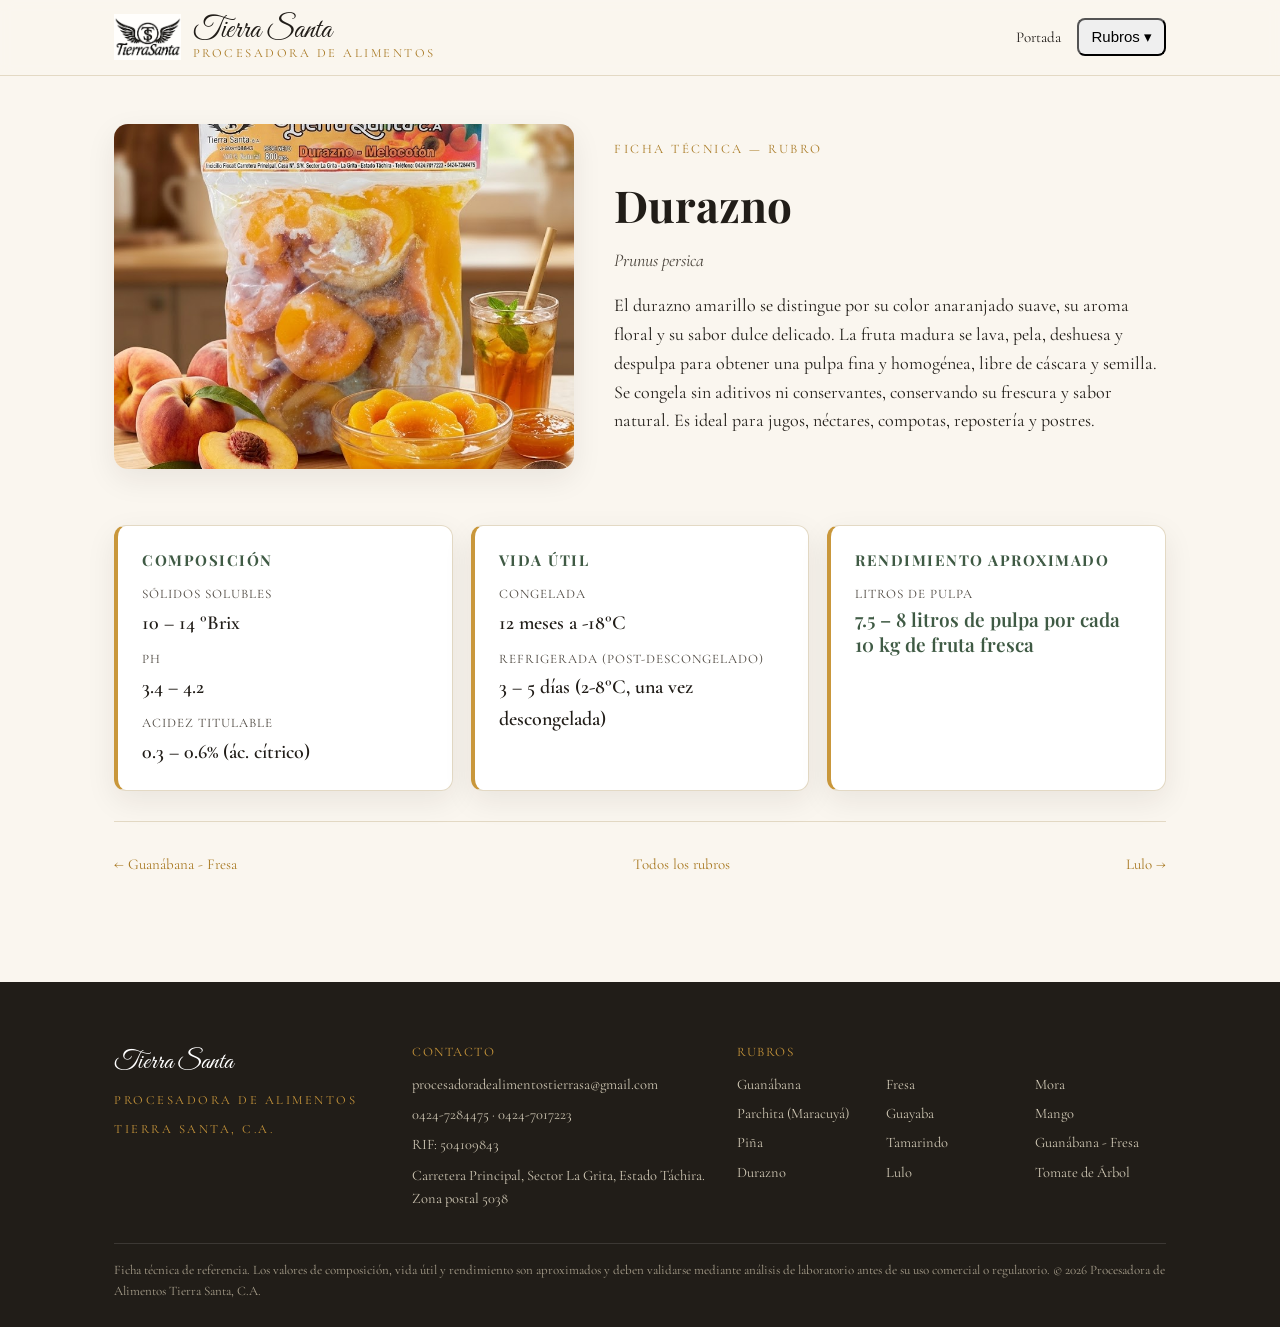
==== rubros/durazno.html @ b02abdb9 "Corregir caché de CSS/JS que dejaba el pie de página desactualizado netlify.toml cachea /assets/* po" ====
<!DOCTYPE html>
<html lang="es">
<head>
<meta charset="UTF-8">
<meta name="viewport" content="width=device-width, initial-scale=1.0">
<title>Durazno — Ficha Técnica | Tierra Santa</title>
<meta name="description" content="Ficha técnica de pulpa de Durazno: descripción, composición, vida útil y rendimiento aproximado.">
<link rel="preconnect" href="https://fonts.googleapis.com"><link rel="preconnect" href="https://fonts.gstatic.com" crossorigin><link href="https://fonts.googleapis.com/css2?family=Playfair+Display:wght@600;700&family=Cormorant+Garamond:wght@400;500;600&family=Great+Vibes&display=swap" rel="stylesheet">
<link rel="stylesheet" href="../assets/css/style.css?v=705002667c2b3560">
<script>
  // Falls back to a colored monogram card whenever a product/logo photo is missing.
  function fruitImgFallback(img) {
    img.onerror = null;
    var ph = document.createElement('div');
    ph.className = img.dataset.fallbackClass || 'ph-placeholder';
    ph.dataset.label = img.dataset.mono || '';
    ph.style.background = img.dataset.color || '#c9973b';
    img.replaceWith(ph);
  }
</script>

</head>
<body>


<header class="site-header">
  <div class="container">
    <a class="brand" href="../index.html">
      <img src="../assets/img/logo.jpg" alt="Logo Tierra Santa" class="brand-mark" data-mono="TS" data-color="#211d18" data-fallback-class="brand-mark-fallback" onerror="fruitImgFallback(this)">
      <span class="brand-text">
        <span class="brand-name">Tierra Santa</span>
        <span class="brand-tagline">Procesadora de Alimentos</span>
      </span>
    </a>
    <nav class="main-nav">
      <a class="nav-link nav-links-inline" href="../index.html">Portada</a>
      <div class="rubros-menu-wrap">
        <button class="nav-link nav-links-inline rubros-toggle-inline" type="button" onclick="document.querySelector('.rubros-menu').classList.toggle('open')">Rubros ▾</button>
        <button class="nav-toggle" type="button" aria-label="Abrir menú"><span></span></button>
        <div class="rubros-menu"><a class="nav-link" href="../rubros/guanabana.html">Guanábana</a><a class="nav-link" href="../rubros/fresa.html">Fresa</a><a class="nav-link" href="../rubros/mora.html">Mora</a><a class="nav-link" href="../rubros/parchita.html">Parchita (Maracuyá)</a><a class="nav-link" href="../rubros/guayaba.html">Guayaba</a><a class="nav-link" href="../rubros/mango.html">Mango</a><a class="nav-link" href="../rubros/pina.html">Piña</a><a class="nav-link" href="../rubros/tamarindo.html">Tamarindo</a><a class="nav-link" href="../rubros/guanabana-fresa.html">Guanábana - Fresa</a><a class="nav-link" href="../rubros/durazno.html">Durazno</a><a class="nav-link" href="../rubros/lulo.html">Lulo</a><a class="nav-link" href="../rubros/tomate-de-arbol.html">Tomate de Árbol</a></div>
      </div>
    </nav>
  </div>
</header>
<section class="section rubro-hero">
  <div class="container">
    <div class="rubro-hero-photo">
      <img src="../assets/img/pulpas/durazno.jpeg" alt="Pulpa de Durazno" class="" data-mono="DU" data-color="#e0925f" onerror="fruitImgFallback(this)">
    </div>
    <div>
      <div class="eyebrow">Ficha Técnica — Rubro</div>
      <h1>Durazno</h1>
      <span class="sci">Prunus persica</span>
      <p>El durazno amarillo se distingue por su color anaranjado suave, su aroma floral y su sabor dulce delicado. La fruta madura se lava, pela, deshuesa y despulpa para obtener una pulpa fina y homogénea, libre de cáscara y semilla. Se congela sin aditivos ni conservantes, conservando su frescura y sabor natural. Es ideal para jugos, néctares, compotas, repostería y postres.</p>
    </div>
  </div>
</section>
<section class="section" style="padding-top:0;">
  <div class="container">
    <div class="data-grid">
      <div class="data-card">
        <h3>Composición</h3>
        <dl>
          <dt>Sólidos solubles</dt><dd>10 – 14 °Brix</dd>
          <dt>pH</dt><dd>3.4 – 4.2</dd>
          <dt>Acidez titulable</dt><dd>0.3 – 0.6% (ác. cítrico)</dd>
        </dl>
      </div>
      <div class="data-card">
        <h3>Vida Útil</h3>
        <dl>
          <dt>Congelada</dt><dd>12 meses a -18°C</dd>
          <dt>Refrigerada (post-descongelado)</dt><dd>3 – 5 días (2-8°C, una vez descongelada)</dd>
        </dl>
      </div>
      <div class="data-card">
        <h3>Rendimiento Aproximado</h3>
        <dl>
          <dt>Litros de pulpa</dt><dd class="yield-number">7.5 – 8 litros de pulpa por cada 10 kg de fruta fresca</dd>
        </dl>
      </div>
    </div>
    <div class="pager">
      <a href="guanabana-fresa.html">← Guanábana - Fresa</a>
      <a href="../index.html">Todos los rubros</a>
      <a href="lulo.html">Lulo →</a>
    </div>
  </div>
</section>

<footer class="site-footer">
  <div class="container">
    <div class="footer-grid">
      <div>
        <span class="brand-name">Tierra Santa</span><br>
        <span class="brand-tagline">Procesadora de Alimentos Tierra Santa, C.A.</span>
      </div>
      <div class="footer-contact">
        <div class="footer-heading">Contacto</div>
        <p><a href="mailto:procesadoradealimentostierrasa@gmail.com">procesadoradealimentostierrasa@gmail.com</a></p>
        <p><a href="tel:+584247284475">0424-7284475</a> · <a href="tel:+584247017223">0424-7017223</a></p>
        <p>RIF: 504109843</p>
        <p>Carretera Principal, Sector La Grita, Estado Táchira. Zona postal 5038</p>
      </div>
      <div>
        <div class="footer-heading">Rubros</div>
        <div class="footer-links"><a href="../rubros/guanabana.html">Guanábana</a><a href="../rubros/fresa.html">Fresa</a><a href="../rubros/mora.html">Mora</a><a href="../rubros/parchita.html">Parchita (Maracuyá)</a><a href="../rubros/guayaba.html">Guayaba</a><a href="../rubros/mango.html">Mango</a><a href="../rubros/pina.html">Piña</a><a href="../rubros/tamarindo.html">Tamarindo</a><a href="../rubros/guanabana-fresa.html">Guanábana - Fresa</a><a href="../rubros/durazno.html">Durazno</a><a href="../rubros/lulo.html">Lulo</a><a href="../rubros/tomate-de-arbol.html">Tomate de Árbol</a></div>
      </div>
    </div>
    <div class="footer-note">
      Ficha técnica de referencia. Los valores de composición, vida útil y rendimiento son aproximados
      y deben validarse mediante análisis de laboratorio antes de su uso comercial o regulatorio.
      &copy; 2026 Procesadora de Alimentos Tierra Santa, C.A.
    </div>
  </div>
</footer>
<script src="../assets/js/main.js?v=705002667c2b3560"></script>
</body>
</html>
---- assets/css/style.css ----
:root {
  --color-bg: #faf6ef;
  --color-bg-alt: #f2ead9;
  --color-ink: #211d18;
  --color-ink-soft: #4a443c;
  --color-gold: #c9973b;
  --color-gold-dark: #a97a24;
  --color-green: #3f5a44;
  --color-line: #e3d9c4;
  --shadow-card: 0 10px 30px rgba(33, 29, 24, 0.08);
  --radius: 14px;
}

* { box-sizing: border-box; }

html { scroll-behavior: smooth; }

body {
  margin: 0;
  font-family: 'Cormorant Garamond', 'Georgia', serif;
  background: var(--color-bg);
  color: var(--color-ink);
  font-size: 18px;
  line-height: 1.6;
}

h1, h2, h3, h4, .wordmark {
  font-family: 'Playfair Display', 'Georgia', serif;
  font-weight: 700;
  color: var(--color-ink);
  margin: 0 0 0.5em;
}

p { margin: 0 0 1em; }

a { color: inherit; text-decoration: none; }

.container {
  max-width: 1100px;
  margin: 0 auto;
  padding: 0 24px;
}

/* ---------- Header ---------- */
.site-header {
  position: sticky;
  top: 0;
  z-index: 50;
  background: rgba(250, 246, 239, 0.94);
  backdrop-filter: blur(6px);
  border-bottom: 1px solid var(--color-line);
}

.site-header .container {
  display: flex;
  align-items: center;
  justify-content: space-between;
  gap: 16px;
  padding-top: 14px;
  padding-bottom: 14px;
}

.brand {
  display: flex;
  align-items: center;
  gap: 12px;
}

.brand-mark {
  height: 46px;
  width: auto;
  max-width: 130px;
  object-fit: contain;
}

.brand-mark-fallback {
  height: 46px;
  width: 46px;
  border-radius: 8px;
  display: flex;
  align-items: center;
  justify-content: center;
  font-family: 'Playfair Display', serif;
  font-weight: 700;
  font-size: 15px;
  color: #fff;
  background: var(--color-ink);
  letter-spacing: 0.5px;
}

.brand-text {
  display: flex;
  flex-direction: column;
  line-height: 1.1;
}

.brand-name {
  font-family: 'Great Vibes', cursive;
  font-size: 30px;
  color: var(--color-ink);
}

.brand-tagline {
  font-family: 'Cormorant Garamond', serif;
  font-size: 12.5px;
  letter-spacing: 2.5px;
  text-transform: uppercase;
  color: var(--color-gold-dark);
}

nav.main-nav {
  display: flex;
  align-items: center;
  gap: 4px;
}

.nav-toggle {
  display: none;
  background: none;
  border: 1px solid var(--color-line);
  border-radius: 8px;
  width: 40px;
  height: 40px;
  align-items: center;
  justify-content: center;
  cursor: pointer;
}
.nav-toggle span, .nav-toggle span::before, .nav-toggle span::after {
  content: '';
  display: block;
  width: 18px;
  height: 2px;
  background: var(--color-ink);
  position: relative;
}
.nav-toggle span::before { position: absolute; top: -6px; }
.nav-toggle span::after { position: absolute; top: 6px; }

.nav-link {
  font-size: 15px;
  padding: 8px 12px;
  border-radius: 8px;
}
.nav-link:hover { color: var(--color-gold-dark); }

.rubros-menu-wrap { position: relative; }
.rubros-menu {
  display: none;
  position: absolute;
  right: 0;
  top: calc(100% + 8px);
  background: #fff;
  border: 1px solid var(--color-line);
  border-radius: 12px;
  box-shadow: var(--shadow-card);
  padding: 10px;
  min-width: 240px;
  grid-template-columns: 1fr 1fr;
  gap: 2px;
}
.rubros-menu.open { display: grid; }
.rubros-menu a {
  font-size: 14.5px;
  padding: 7px 10px;
  border-radius: 7px;
  white-space: nowrap;
}
.rubros-menu a:hover { background: var(--color-bg-alt); }

/* ---------- Hero (portada) ---------- */
.hero {
  padding: 90px 0 70px;
  text-align: center;
  background:
    radial-gradient(ellipse at top, rgba(201,151,59,0.12), transparent 60%),
    var(--color-bg);
  border-bottom: 1px solid var(--color-line);
}

.hero-mark {
  display: block;
  max-width: 300px;
  width: 60%;
  height: auto;
  margin: 0 auto 24px;
  object-fit: contain;
}

.hero-mark-fallback {
  width: 220px;
  height: 150px;
  border-radius: 12px;
  margin: 0 auto 24px;
  display: flex;
  align-items: center;
  justify-content: center;
  font-family: 'Great Vibes', cursive;
  font-size: 46px;
  color: #fff;
  background: linear-gradient(160deg, var(--color-ink), #3a352b);
}

.hero .brand-tagline { font-size: 15px; letter-spacing: 3px; }

.sr-only {
  position: absolute;
  width: 1px;
  height: 1px;
  padding: 0;
  margin: -1px;
  overflow: hidden;
  clip: rect(0, 0, 0, 0);
  white-space: nowrap;
  border: 0;
}

.hero-sub {
  max-width: 620px;
  margin: 22px auto 0;
  color: var(--color-ink-soft);
  font-size: 20px;
}

.hero-title-doc {
  display: inline-block;
  margin-top: 28px;
  padding: 8px 22px;
  border: 1px solid var(--color-gold);
  border-radius: 30px;
  font-family: 'Playfair Display', serif;
  font-size: 14px;
  letter-spacing: 2px;
  text-transform: uppercase;
  color: var(--color-gold-dark);
}

/* ---------- Sections ---------- */
.section { padding: 56px 0; }
.section-title {
  font-size: 32px;
  text-align: center;
  margin-bottom: 8px;
}
.section-lead {
  text-align: center;
  color: var(--color-ink-soft);
  max-width: 640px;
  margin: 0 auto 40px;
  font-size: 18px;
}

/* Rubros grid on portada */
.rubros-grid {
  display: grid;
  grid-template-columns: repeat(auto-fill, minmax(230px, 1fr));
  gap: 22px;
}

.rubro-card {
  background: #fff;
  border: 1px solid var(--color-line);
  border-radius: var(--radius);
  overflow: hidden;
  box-shadow: var(--shadow-card);
  transition: transform 0.2s ease, box-shadow 0.2s ease;
  display: flex;
  flex-direction: column;
}
.rubro-card:hover {
  transform: translateY(-4px);
  box-shadow: 0 16px 34px rgba(33,29,24,0.14);
}

.rubro-card-photo {
  width: 100%;
  aspect-ratio: 4 / 3;
  object-fit: cover;
  display: block;
}

.ph-placeholder {
  width: 100%;
  aspect-ratio: 4 / 3;
  display: flex;
  align-items: center;
  justify-content: center;
  font-family: 'Playfair Display', serif;
  font-weight: 700;
  font-size: 15px;
  color: rgba(255,255,255,0.92);
  letter-spacing: 1px;
}
.ph-placeholder::after {
  content: attr(data-label);
}

.rubro-card-body {
  padding: 16px 18px 18px;
}

.rubro-card-body h3 {
  font-size: 22px;
  margin-bottom: 4px;
}

.rubro-card-body .sci {
  font-style: italic;
  color: var(--color-ink-soft);
  font-size: 14px;
  margin-bottom: 10px;
}

.rubro-card-cta {
  font-size: 13.5px;
  text-transform: uppercase;
  letter-spacing: 1.5px;
  color: var(--color-gold-dark);
}

/* ---------- Rubro detail page ---------- */
.rubro-hero {
  padding: 48px 0;
}
.rubro-hero .container {
  display: grid;
  grid-template-columns: 1fr 1.2fr;
  gap: 40px;
  align-items: center;
}
@media (max-width: 760px) {
  .rubro-hero .container { grid-template-columns: 1fr; }
}

.rubro-hero-photo {
  border-radius: var(--radius);
  overflow: hidden;
  box-shadow: var(--shadow-card);
}
.rubro-hero-photo img,
.rubro-hero-photo .ph-placeholder {
  width: 100%;
  aspect-ratio: 4/3;
  object-fit: cover;
  display: block;
  font-size: 40px;
}

.eyebrow {
  text-transform: uppercase;
  letter-spacing: 2.5px;
  font-size: 13px;
  color: var(--color-gold-dark);
  margin-bottom: 10px;
}

.rubro-hero h1 { font-size: 44px; margin-bottom: 6px; }
.rubro-hero .sci { font-style: italic; color: var(--color-ink-soft); margin-bottom: 16px; display: block; }

.data-grid {
  display: grid;
  grid-template-columns: repeat(auto-fit, minmax(260px, 1fr));
  gap: 18px;
  margin-top: 8px;
}

.data-card {
  background: #fff;
  border: 1px solid var(--color-line);
  border-left: 4px solid var(--color-gold);
  border-radius: 12px;
  padding: 22px 24px;
  box-shadow: var(--shadow-card);
}

.data-card h3 {
  font-size: 15px;
  text-transform: uppercase;
  letter-spacing: 1.5px;
  color: var(--color-green);
  margin-bottom: 12px;
}

.data-card dl { margin: 0; }
.data-card dt {
  font-size: 13px;
  color: var(--color-ink-soft);
  text-transform: uppercase;
  letter-spacing: 1px;
  margin-top: 10px;
}
.data-card dt:first-child { margin-top: 0; }
.data-card dd {
  margin: 2px 0 0;
  font-size: 20px;
  font-weight: 600;
}

.data-card dd.yield-number {
  font-family: 'Playfair Display', serif;
  font-size: 19px;
  color: var(--color-green);
  line-height: 1.35;
}

.pager {
  display: flex;
  justify-content: space-between;
  align-items: center;
  padding: 30px 0 10px;
  border-top: 1px solid var(--color-line);
  margin-top: 30px;
  font-size: 15px;
}
.pager a { color: var(--color-gold-dark); }
.pager a:hover { text-decoration: underline; }

/* ---------- Footer ---------- */
.site-footer {
  background: var(--color-ink);
  color: #ece6d9;
  padding: 40px 0 26px;
  margin-top: 40px;
}
.site-footer .brand-name { color: #fff; font-size: 26px; }
.site-footer .brand-tagline { color: var(--color-gold); }
.footer-grid {
  display: grid;
  grid-template-columns: 1fr 1.1fr 1.6fr;
  gap: 30px;
  padding-top: 20px;
}
@media (max-width: 900px) {
  .footer-grid { grid-template-columns: 1fr 1fr; }
}
@media (max-width: 600px) {
  .footer-grid { grid-template-columns: 1fr; }
}
.footer-heading {
  font-size: 13px;
  text-transform: uppercase;
  letter-spacing: 1.5px;
  color: var(--color-gold);
  margin-bottom: 10px;
}
.footer-contact p {
  margin: 0 0 7px;
  font-size: 14.5px;
  color: #cfc7b4;
}
.footer-contact a { color: #cfc7b4; }
.footer-contact a:hover { color: var(--color-gold); }
.footer-links {
  display: grid;
  grid-template-columns: repeat(3, 1fr);
  gap: 6px 18px;
}
.footer-links a { font-size: 14.5px; color: #cfc7b4; }
.footer-links a:hover { color: var(--color-gold); }
.footer-note {
  margin-top: 26px;
  padding-top: 16px;
  border-top: 1px solid rgba(255,255,255,0.12);
  font-size: 13px;
  color: #a89f8c;
}

@media (max-width: 760px) {
  .nav-links-inline { display: none; }
  .nav-toggle { display: flex; }
  .rubro-hero h1 { font-size: 32px; }
}
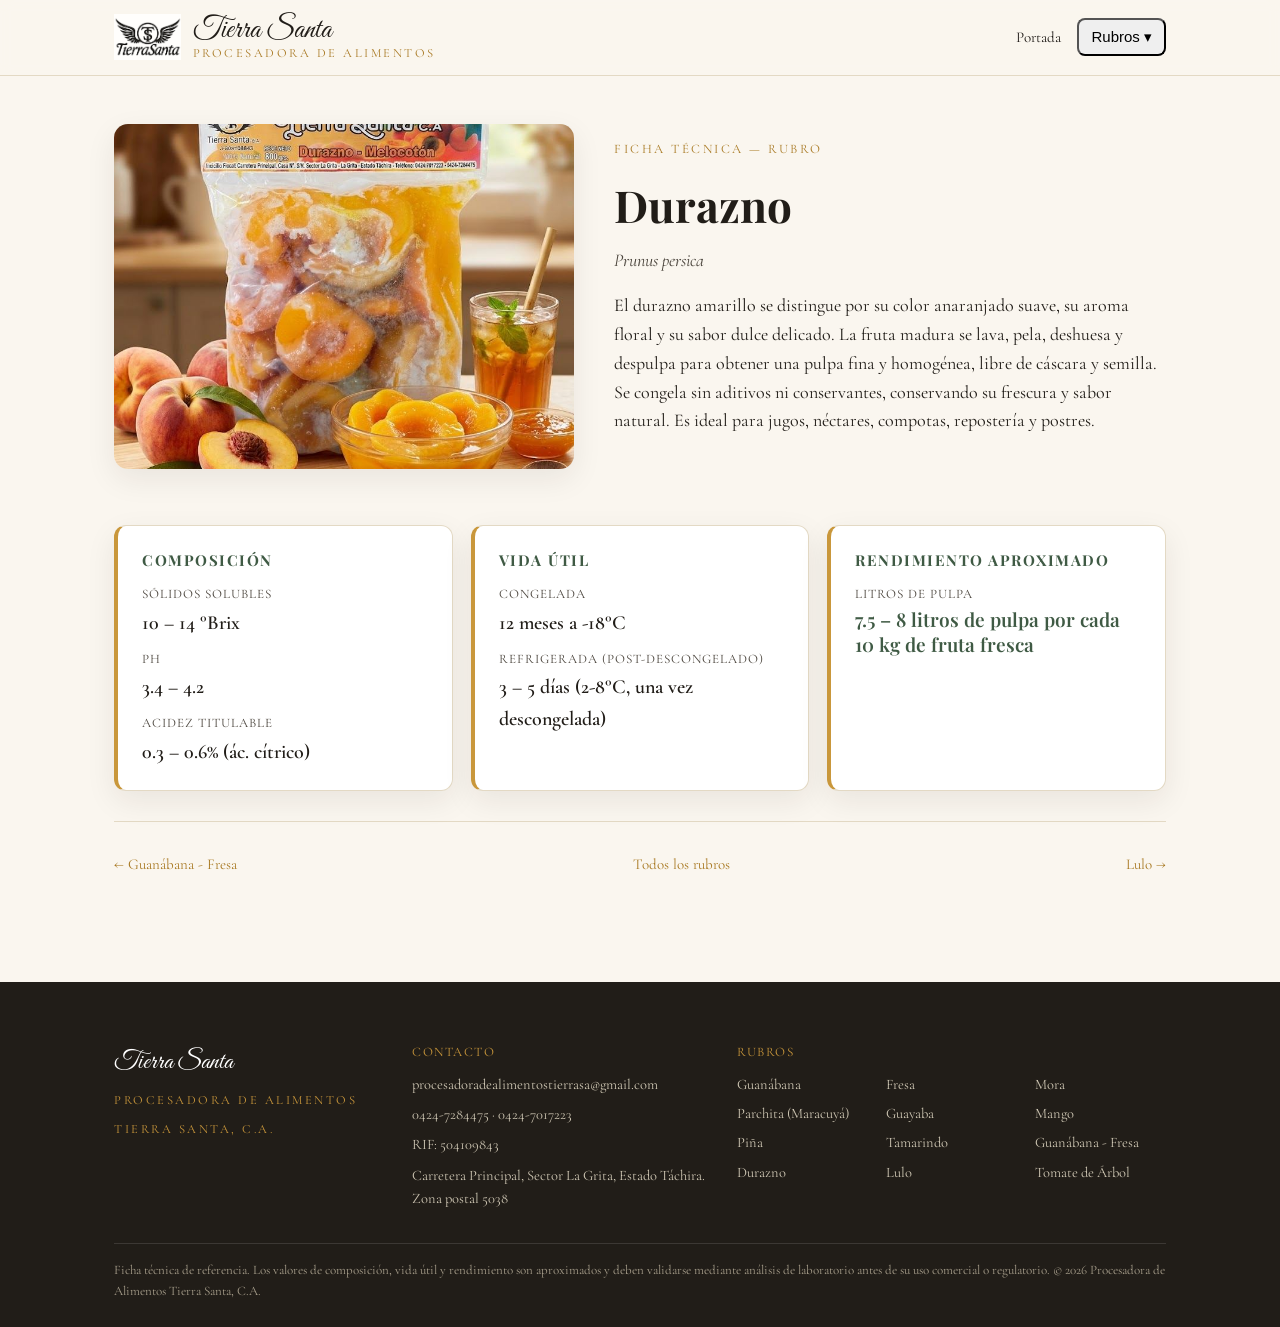
==== commit 61d8b8f9: "Comprimir fotos de producto: 56 MB -> ~1.5 MB total Las fotos subidas pesaban 7-8.6 MB cada una (fue" ====
--- a/rubros/durazno.html
+++ b/rubros/durazno.html
@@ -45,7 +45,7 @@
 <section class="section rubro-hero">
   <div class="container">
     <div class="rubro-hero-photo">
-      <img src="../assets/img/pulpas/durazno.jpeg" alt="Pulpa de Durazno" class="" data-mono="DU" data-color="#e0925f" onerror="fruitImgFallback(this)">
+      <img src="../assets/img/pulpas/durazno.jpg" alt="Pulpa de Durazno" class="" data-mono="DU" data-color="#e0925f" onerror="fruitImgFallback(this)">
     </div>
     <div>
       <div class="eyebrow">Ficha Técnica — Rubro</div>
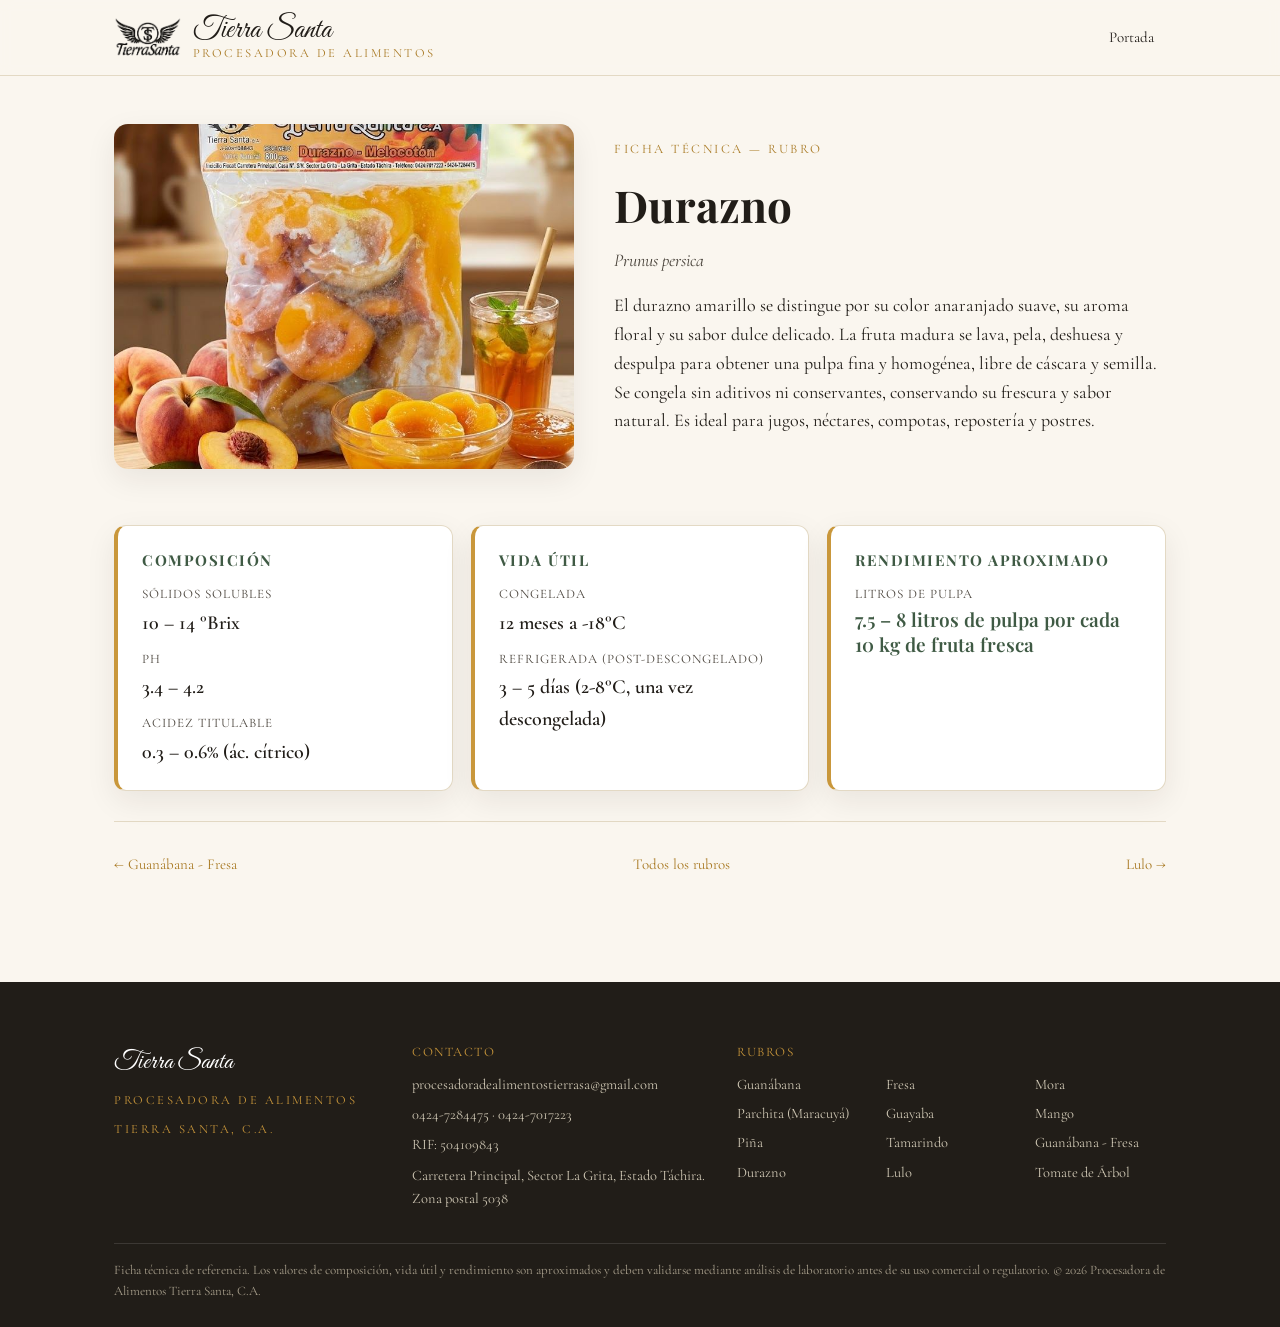
==== commit 9c68daad: "Quitar fondo del logo y eliminar el selector "Rubros" no funcional - El logo se procesa a PNG con fo" ====
--- a/rubros/durazno.html
+++ b/rubros/durazno.html
@@ -6,7 +6,7 @@
 <title>Durazno — Ficha Técnica | Tierra Santa</title>
 <meta name="description" content="Ficha técnica de pulpa de Durazno: descripción, composición, vida útil y rendimiento aproximado.">
 <link rel="preconnect" href="https://fonts.googleapis.com"><link rel="preconnect" href="https://fonts.gstatic.com" crossorigin><link href="https://fonts.googleapis.com/css2?family=Playfair+Display:wght@600;700&family=Cormorant+Garamond:wght@400;500;600&family=Great+Vibes&display=swap" rel="stylesheet">
-<link rel="stylesheet" href="../assets/css/style.css?v=705002667c2b3560">
+<link rel="stylesheet" href="../assets/css/style.css?v=15a738df">
 <script>
   // Falls back to a colored monogram card whenever a product/logo photo is missing.
   function fruitImgFallback(img) {
@@ -26,19 +26,14 @@
 <header class="site-header">
   <div class="container">
     <a class="brand" href="../index.html">
-      <img src="../assets/img/logo.jpg" alt="Logo Tierra Santa" class="brand-mark" data-mono="TS" data-color="#211d18" data-fallback-class="brand-mark-fallback" onerror="fruitImgFallback(this)">
+      <img src="../assets/img/logo.png" alt="Logo Tierra Santa" class="brand-mark" data-mono="TS" data-color="#211d18" data-fallback-class="brand-mark-fallback" onerror="fruitImgFallback(this)">
       <span class="brand-text">
         <span class="brand-name">Tierra Santa</span>
         <span class="brand-tagline">Procesadora de Alimentos</span>
       </span>
     </a>
     <nav class="main-nav">
-      <a class="nav-link nav-links-inline" href="../index.html">Portada</a>
-      <div class="rubros-menu-wrap">
-        <button class="nav-link nav-links-inline rubros-toggle-inline" type="button" onclick="document.querySelector('.rubros-menu').classList.toggle('open')">Rubros ▾</button>
-        <button class="nav-toggle" type="button" aria-label="Abrir menú"><span></span></button>
-        <div class="rubros-menu"><a class="nav-link" href="../rubros/guanabana.html">Guanábana</a><a class="nav-link" href="../rubros/fresa.html">Fresa</a><a class="nav-link" href="../rubros/mora.html">Mora</a><a class="nav-link" href="../rubros/parchita.html">Parchita (Maracuyá)</a><a class="nav-link" href="../rubros/guayaba.html">Guayaba</a><a class="nav-link" href="../rubros/mango.html">Mango</a><a class="nav-link" href="../rubros/pina.html">Piña</a><a class="nav-link" href="../rubros/tamarindo.html">Tamarindo</a><a class="nav-link" href="../rubros/guanabana-fresa.html">Guanábana - Fresa</a><a class="nav-link" href="../rubros/durazno.html">Durazno</a><a class="nav-link" href="../rubros/lulo.html">Lulo</a><a class="nav-link" href="../rubros/tomate-de-arbol.html">Tomate de Árbol</a></div>
-      </div>
+      <a class="nav-link" href="../index.html">Portada</a>
     </nav>
   </div>
 </header>
@@ -114,6 +109,5 @@
     </div>
   </div>
 </footer>
-<script src="../assets/js/main.js?v=705002667c2b3560"></script>
 </body>
 </html>
--- a/assets/css/style.css
+++ b/assets/css/style.css
@@ -114,58 +114,12 @@
   gap: 4px;
 }
 
-.nav-toggle {
-  display: none;
-  background: none;
-  border: 1px solid var(--color-line);
-  border-radius: 8px;
-  width: 40px;
-  height: 40px;
-  align-items: center;
-  justify-content: center;
-  cursor: pointer;
-}
-.nav-toggle span, .nav-toggle span::before, .nav-toggle span::after {
-  content: '';
-  display: block;
-  width: 18px;
-  height: 2px;
-  background: var(--color-ink);
-  position: relative;
-}
-.nav-toggle span::before { position: absolute; top: -6px; }
-.nav-toggle span::after { position: absolute; top: 6px; }
-
 .nav-link {
   font-size: 15px;
   padding: 8px 12px;
   border-radius: 8px;
 }
 .nav-link:hover { color: var(--color-gold-dark); }
-
-.rubros-menu-wrap { position: relative; }
-.rubros-menu {
-  display: none;
-  position: absolute;
-  right: 0;
-  top: calc(100% + 8px);
-  background: #fff;
-  border: 1px solid var(--color-line);
-  border-radius: 12px;
-  box-shadow: var(--shadow-card);
-  padding: 10px;
-  min-width: 240px;
-  grid-template-columns: 1fr 1fr;
-  gap: 2px;
-}
-.rubros-menu.open { display: grid; }
-.rubros-menu a {
-  font-size: 14.5px;
-  padding: 7px 10px;
-  border-radius: 7px;
-  white-space: nowrap;
-}
-.rubros-menu a:hover { background: var(--color-bg-alt); }
 
 /* ---------- Hero (portada) ---------- */
 .hero {
@@ -465,7 +419,5 @@
 }
 
 @media (max-width: 760px) {
-  .nav-links-inline { display: none; }
-  .nav-toggle { display: flex; }
   .rubro-hero h1 { font-size: 32px; }
 }
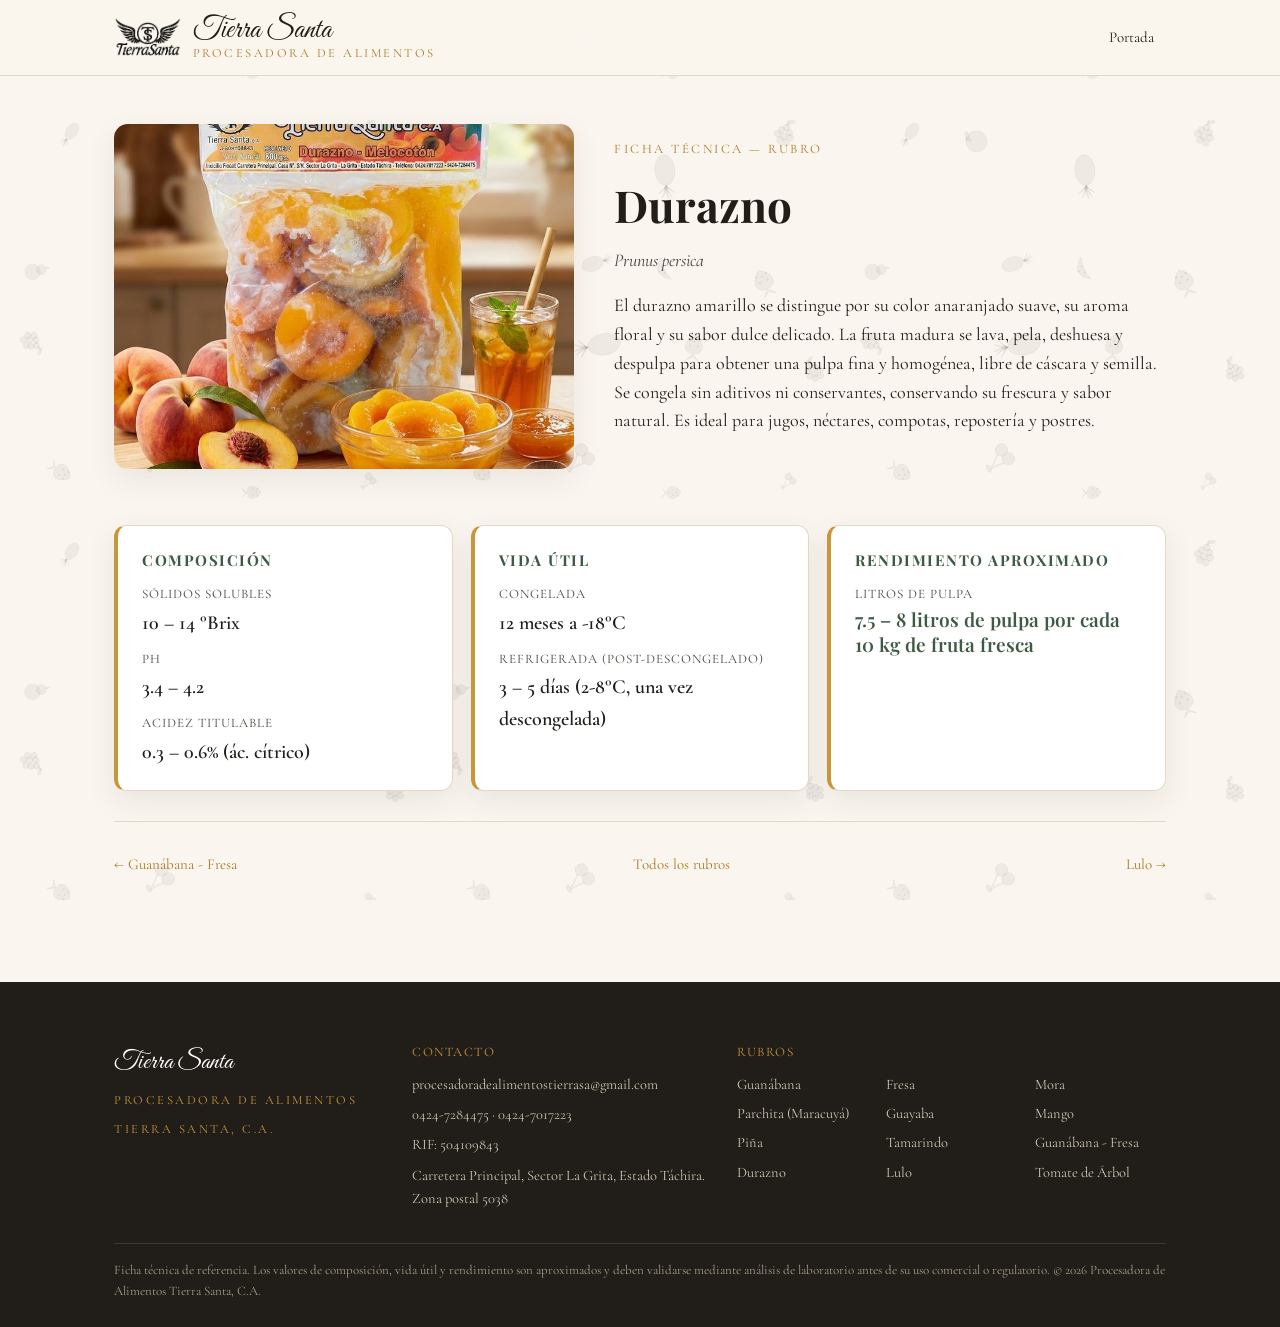
==== commit 16b802a6: "Agregar marca de agua de frutas variadas al fondo del sitio Se genera assets/img/watermark.svg (scri" ====
--- a/rubros/durazno.html
+++ b/rubros/durazno.html
@@ -6,7 +6,7 @@
 <title>Durazno — Ficha Técnica | Tierra Santa</title>
 <meta name="description" content="Ficha técnica de pulpa de Durazno: descripción, composición, vida útil y rendimiento aproximado.">
 <link rel="preconnect" href="https://fonts.googleapis.com"><link rel="preconnect" href="https://fonts.gstatic.com" crossorigin><link href="https://fonts.googleapis.com/css2?family=Playfair+Display:wght@600;700&family=Cormorant+Garamond:wght@400;500;600&family=Great+Vibes&display=swap" rel="stylesheet">
-<link rel="stylesheet" href="../assets/css/style.css?v=15a738df">
+<link rel="stylesheet" href="../assets/css/style.css?v=a41cd2a5">
 <script>
   // Falls back to a colored monogram card whenever a product/logo photo is missing.
   function fruitImgFallback(img) {
--- a/assets/css/style.css
+++ b/assets/css/style.css
@@ -18,7 +18,7 @@
 body {
   margin: 0;
   font-family: 'Cormorant Garamond', 'Georgia', serif;
-  background: var(--color-bg);
+  background: url('../img/watermark.svg') repeat fixed 0 0 / 420px 420px, var(--color-bg);
   color: var(--color-ink);
   font-size: 18px;
   line-height: 1.6;
@@ -125,9 +125,7 @@
 .hero {
   padding: 90px 0 70px;
   text-align: center;
-  background:
-    radial-gradient(ellipse at top, rgba(201,151,59,0.12), transparent 60%),
-    var(--color-bg);
+  background: radial-gradient(ellipse at top, rgba(201,151,59,0.12), transparent 60%);
   border-bottom: 1px solid var(--color-line);
 }
 
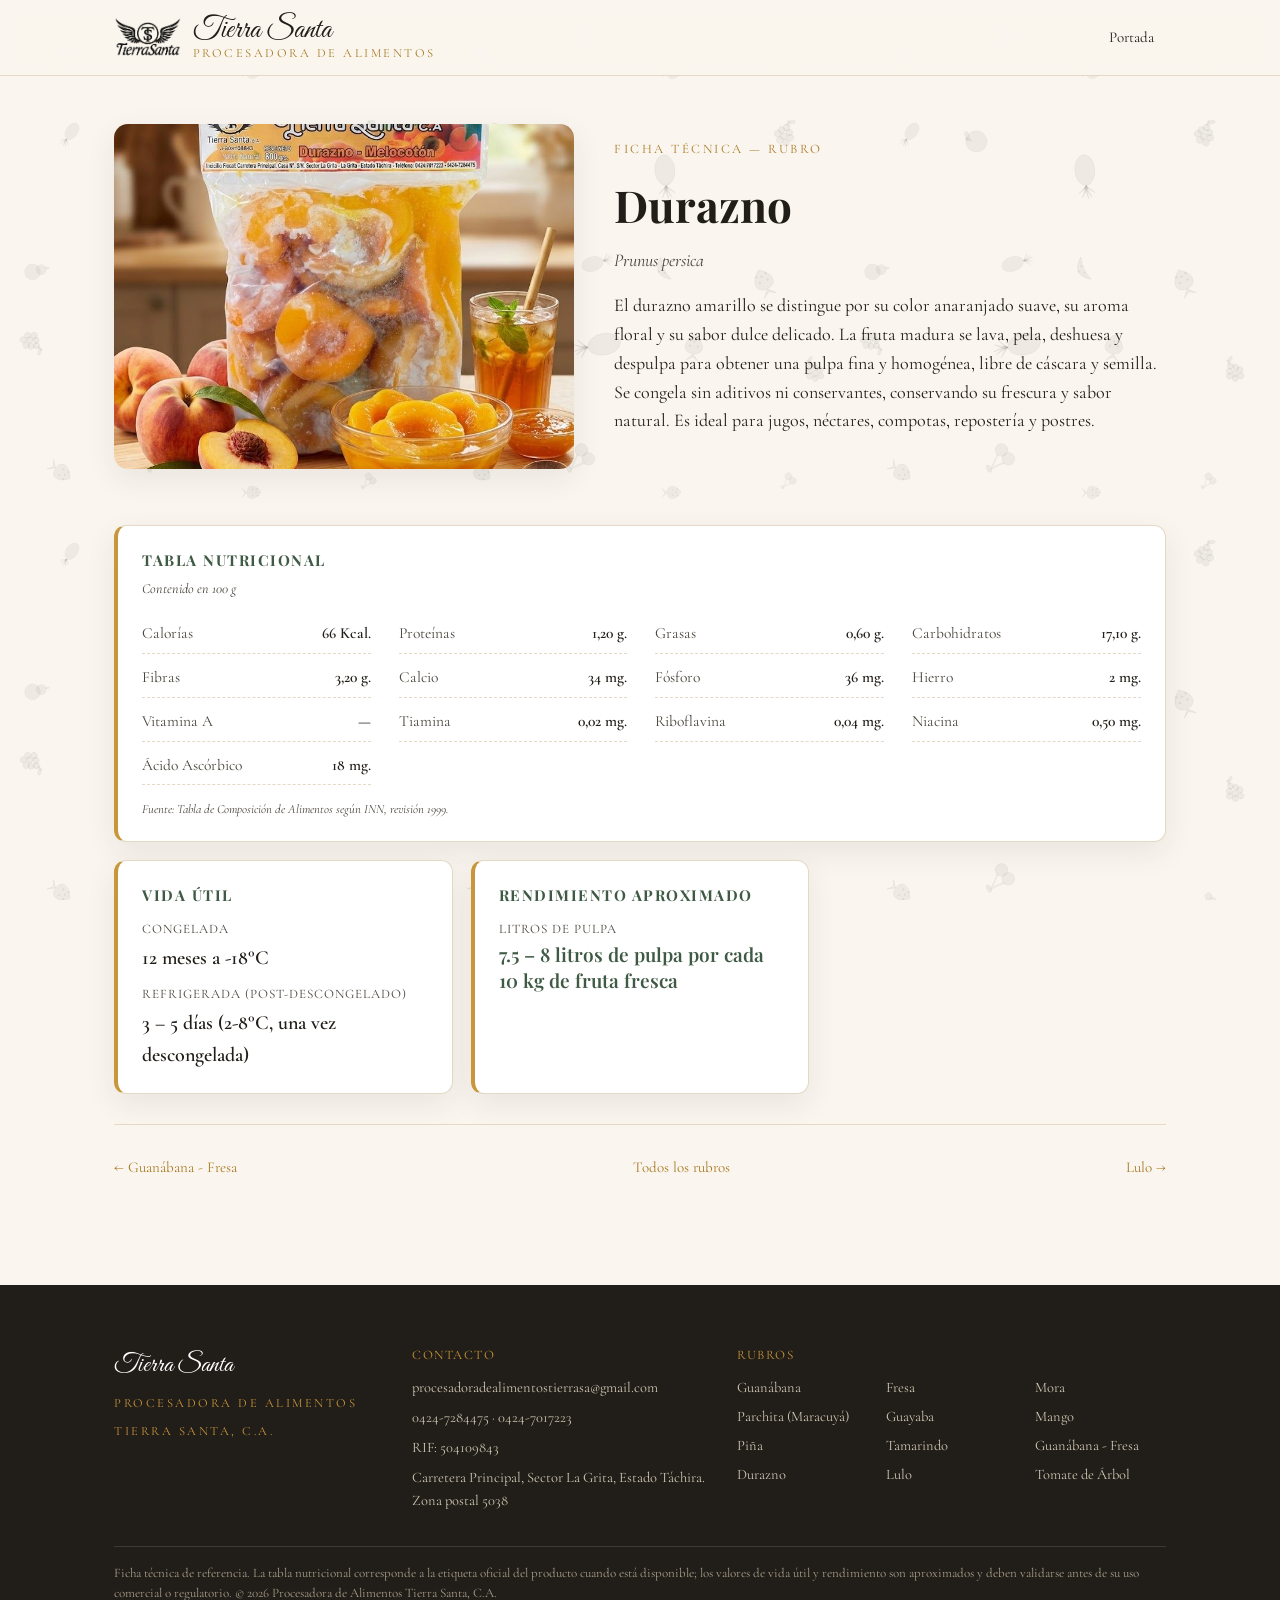
==== commit c66defd6: "Reemplazar Composición por Tabla Nutricional con datos reales de etiqueta Se transcribe la tabla nut" ====
--- a/rubros/durazno.html
+++ b/rubros/durazno.html
@@ -4,9 +4,9 @@
 <meta charset="UTF-8">
 <meta name="viewport" content="width=device-width, initial-scale=1.0">
 <title>Durazno — Ficha Técnica | Tierra Santa</title>
-<meta name="description" content="Ficha técnica de pulpa de Durazno: descripción, composición, vida útil y rendimiento aproximado.">
+<meta name="description" content="Ficha técnica de pulpa de Durazno: descripción, tabla nutricional, vida útil y rendimiento aproximado.">
 <link rel="preconnect" href="https://fonts.googleapis.com"><link rel="preconnect" href="https://fonts.gstatic.com" crossorigin><link href="https://fonts.googleapis.com/css2?family=Playfair+Display:wght@600;700&family=Cormorant+Garamond:wght@400;500;600&family=Great+Vibes&display=swap" rel="stylesheet">
-<link rel="stylesheet" href="../assets/css/style.css?v=a41cd2a5">
+<link rel="stylesheet" href="../assets/css/style.css?v=713f253e">
 <script>
   // Falls back to a colored monogram card whenever a product/logo photo is missing.
   function fruitImgFallback(img) {
@@ -53,14 +53,13 @@
 <section class="section" style="padding-top:0;">
   <div class="container">
     <div class="data-grid">
-      <div class="data-card">
-        <h3>Composición</h3>
-        <dl>
-          <dt>Sólidos solubles</dt><dd>10 – 14 °Brix</dd>
-          <dt>pH</dt><dd>3.4 – 4.2</dd>
-          <dt>Acidez titulable</dt><dd>0.3 – 0.6% (ác. cítrico)</dd>
-        </dl>
-      </div>
+      
+    <div class="data-card full nutrition-card">
+      <h3>Tabla Nutricional</h3>
+      <div class="nutrition-subtitle">Contenido en 100 g</div>
+      <div class="nutrition-grid"><div class="nutrition-row"><span>Calorías</span><strong>66 Kcal.</strong></div><div class="nutrition-row"><span>Proteínas</span><strong>1,20 g.</strong></div><div class="nutrition-row"><span>Grasas</span><strong>0,60 g.</strong></div><div class="nutrition-row"><span>Carbohidratos</span><strong>17,10 g.</strong></div><div class="nutrition-row"><span>Fibras</span><strong>3,20 g.</strong></div><div class="nutrition-row"><span>Calcio</span><strong>34 mg.</strong></div><div class="nutrition-row"><span>Fósforo</span><strong>36 mg.</strong></div><div class="nutrition-row"><span>Hierro</span><strong>2 mg.</strong></div><div class="nutrition-row"><span>Vitamina A</span><strong>—</strong></div><div class="nutrition-row"><span>Tiamina</span><strong>0,02 mg.</strong></div><div class="nutrition-row"><span>Riboflavina</span><strong>0,04 mg.</strong></div><div class="nutrition-row"><span>Niacina</span><strong>0,50 mg.</strong></div><div class="nutrition-row"><span>Ácido Ascórbico</span><strong>18 mg.</strong></div></div>
+      <div class="nutrition-source">Fuente: Tabla de Composición de Alimentos según INN, revisión 1999.</div>
+    </div>
       <div class="data-card">
         <h3>Vida Útil</h3>
         <dl>
@@ -103,8 +102,9 @@
       </div>
     </div>
     <div class="footer-note">
-      Ficha técnica de referencia. Los valores de composición, vida útil y rendimiento son aproximados
-      y deben validarse mediante análisis de laboratorio antes de su uso comercial o regulatorio.
+      Ficha técnica de referencia. La tabla nutricional corresponde a la etiqueta oficial del producto
+      cuando está disponible; los valores de vida útil y rendimiento son aproximados y deben validarse
+      antes de su uso comercial o regulatorio.
       &copy; 2026 Procesadora de Alimentos Tierra Santa, C.A.
     </div>
   </div>
--- a/assets/css/style.css
+++ b/assets/css/style.css
@@ -354,6 +354,47 @@
   line-height: 1.35;
 }
 
+.data-card.full { grid-column: 1 / -1; }
+
+.nutrition-subtitle {
+  font-size: 14px;
+  color: var(--color-ink-soft);
+  font-style: italic;
+  margin-bottom: 14px;
+  margin-top: -6px;
+}
+
+.nutrition-grid {
+  display: grid;
+  grid-template-columns: repeat(auto-fill, minmax(220px, 1fr));
+  gap: 4px 28px;
+}
+
+.nutrition-row {
+  display: flex;
+  justify-content: space-between;
+  align-items: baseline;
+  gap: 12px;
+  padding: 7px 0;
+  border-bottom: 1px dashed var(--color-line);
+  font-size: 15.5px;
+}
+.nutrition-row span { color: var(--color-ink-soft); }
+.nutrition-row strong { font-weight: 600; white-space: nowrap; }
+
+.nutrition-source {
+  margin-top: 14px;
+  font-size: 12.5px;
+  color: var(--color-ink-soft);
+  font-style: italic;
+}
+
+.nutrition-pending-note {
+  margin: 0;
+  color: var(--color-ink-soft);
+  font-style: italic;
+}
+
 .pager {
   display: flex;
   justify-content: space-between;
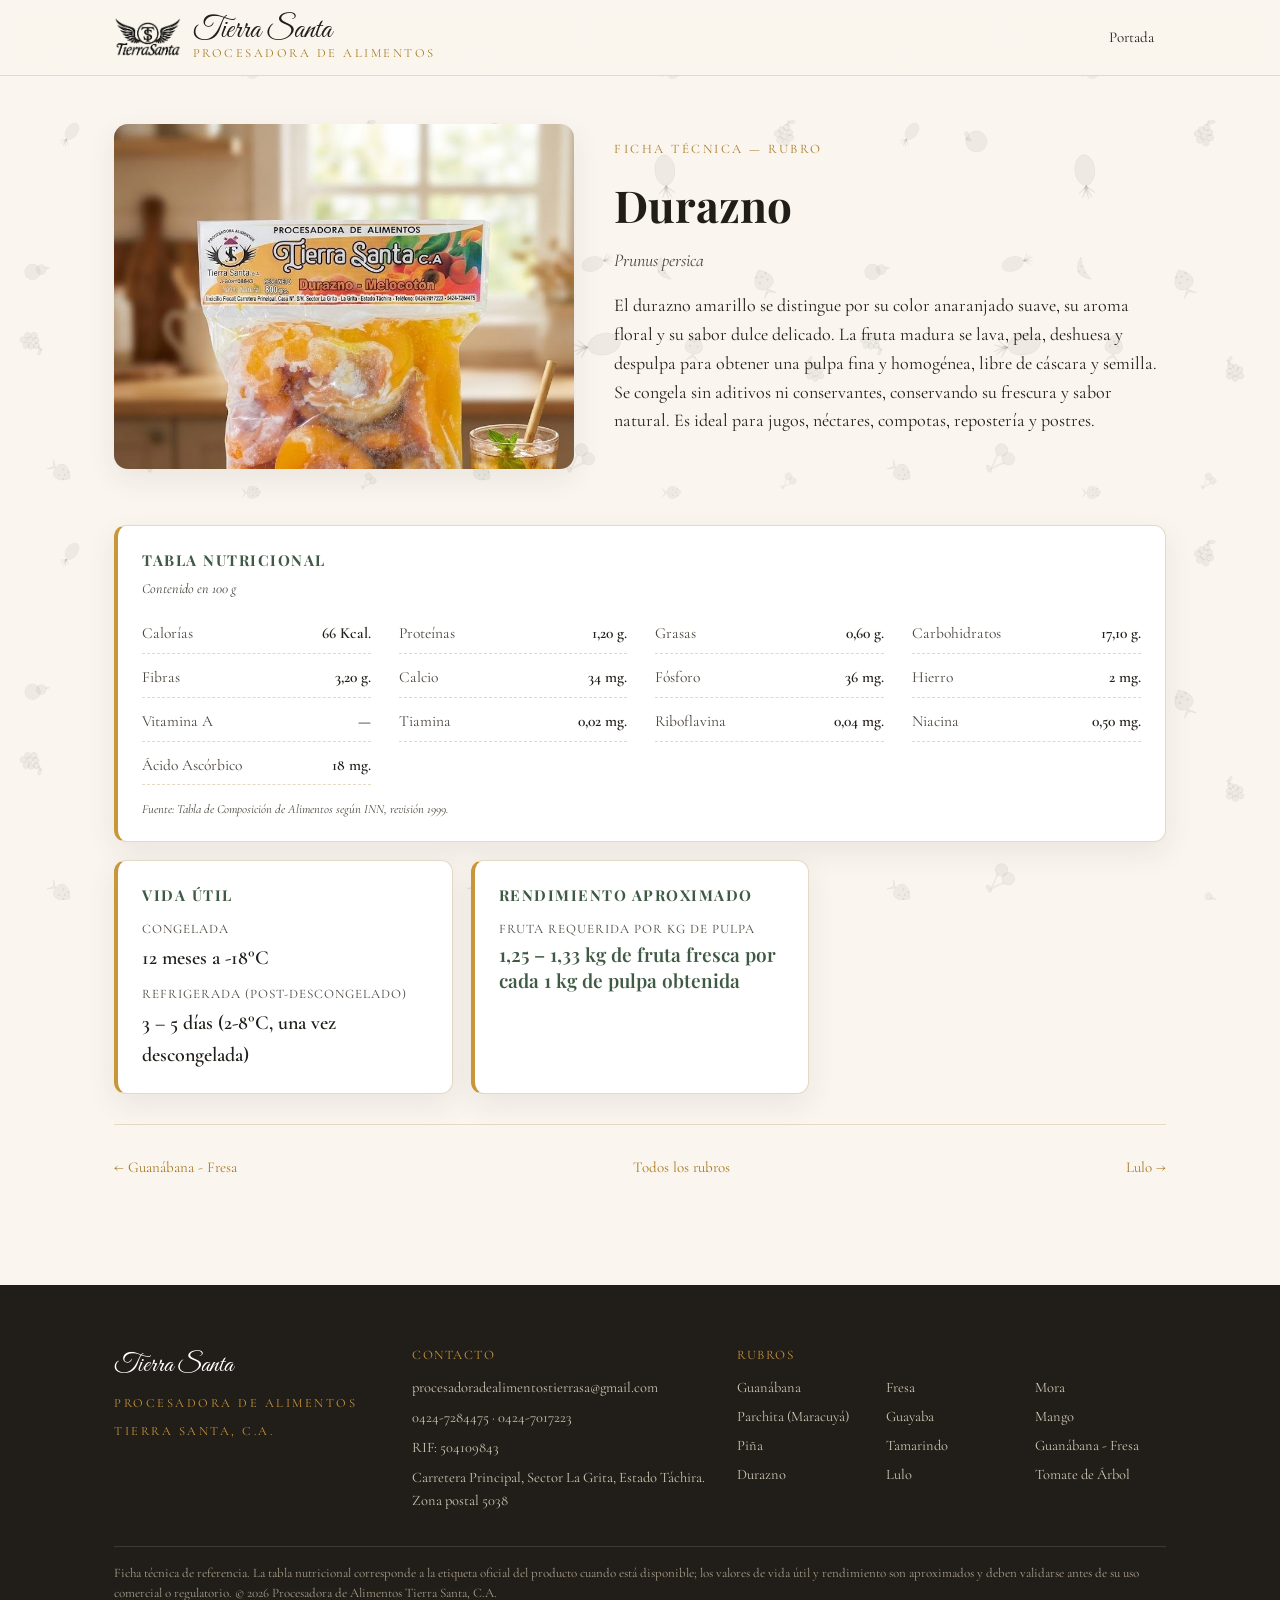
==== commit 8d7f3ce0: "Integrar fotos finales, corregir recorte de etiquetas y rendimiento por kg de pulpa - Comprime e int" ====
--- a/rubros/durazno.html
+++ b/rubros/durazno.html
@@ -6,7 +6,7 @@
 <title>Durazno — Ficha Técnica | Tierra Santa</title>
 <meta name="description" content="Ficha técnica de pulpa de Durazno: descripción, tabla nutricional, vida útil y rendimiento aproximado.">
 <link rel="preconnect" href="https://fonts.googleapis.com"><link rel="preconnect" href="https://fonts.gstatic.com" crossorigin><link href="https://fonts.googleapis.com/css2?family=Playfair+Display:wght@600;700&family=Cormorant+Garamond:wght@400;500;600&family=Great+Vibes&display=swap" rel="stylesheet">
-<link rel="stylesheet" href="../assets/css/style.css?v=713f253e">
+<link rel="stylesheet" href="../assets/css/style.css?v=d75fcb41">
 <script>
   // Falls back to a colored monogram card whenever a product/logo photo is missing.
   function fruitImgFallback(img) {
@@ -70,7 +70,7 @@
       <div class="data-card">
         <h3>Rendimiento Aproximado</h3>
         <dl>
-          <dt>Litros de pulpa</dt><dd class="yield-number">7.5 – 8 litros de pulpa por cada 10 kg de fruta fresca</dd>
+          <dt>Fruta requerida por kg de pulpa</dt><dd class="yield-number">1,25 – 1,33 kg de fruta fresca por cada 1 kg de pulpa obtenida</dd>
         </dl>
       </div>
     </div>
--- a/assets/css/style.css
+++ b/assets/css/style.css
@@ -227,6 +227,7 @@
   width: 100%;
   aspect-ratio: 4 / 3;
   object-fit: cover;
+  object-position: top;
   display: block;
 }
 
@@ -293,6 +294,7 @@
   width: 100%;
   aspect-ratio: 4/3;
   object-fit: cover;
+  object-position: top;
   display: block;
   font-size: 40px;
 }
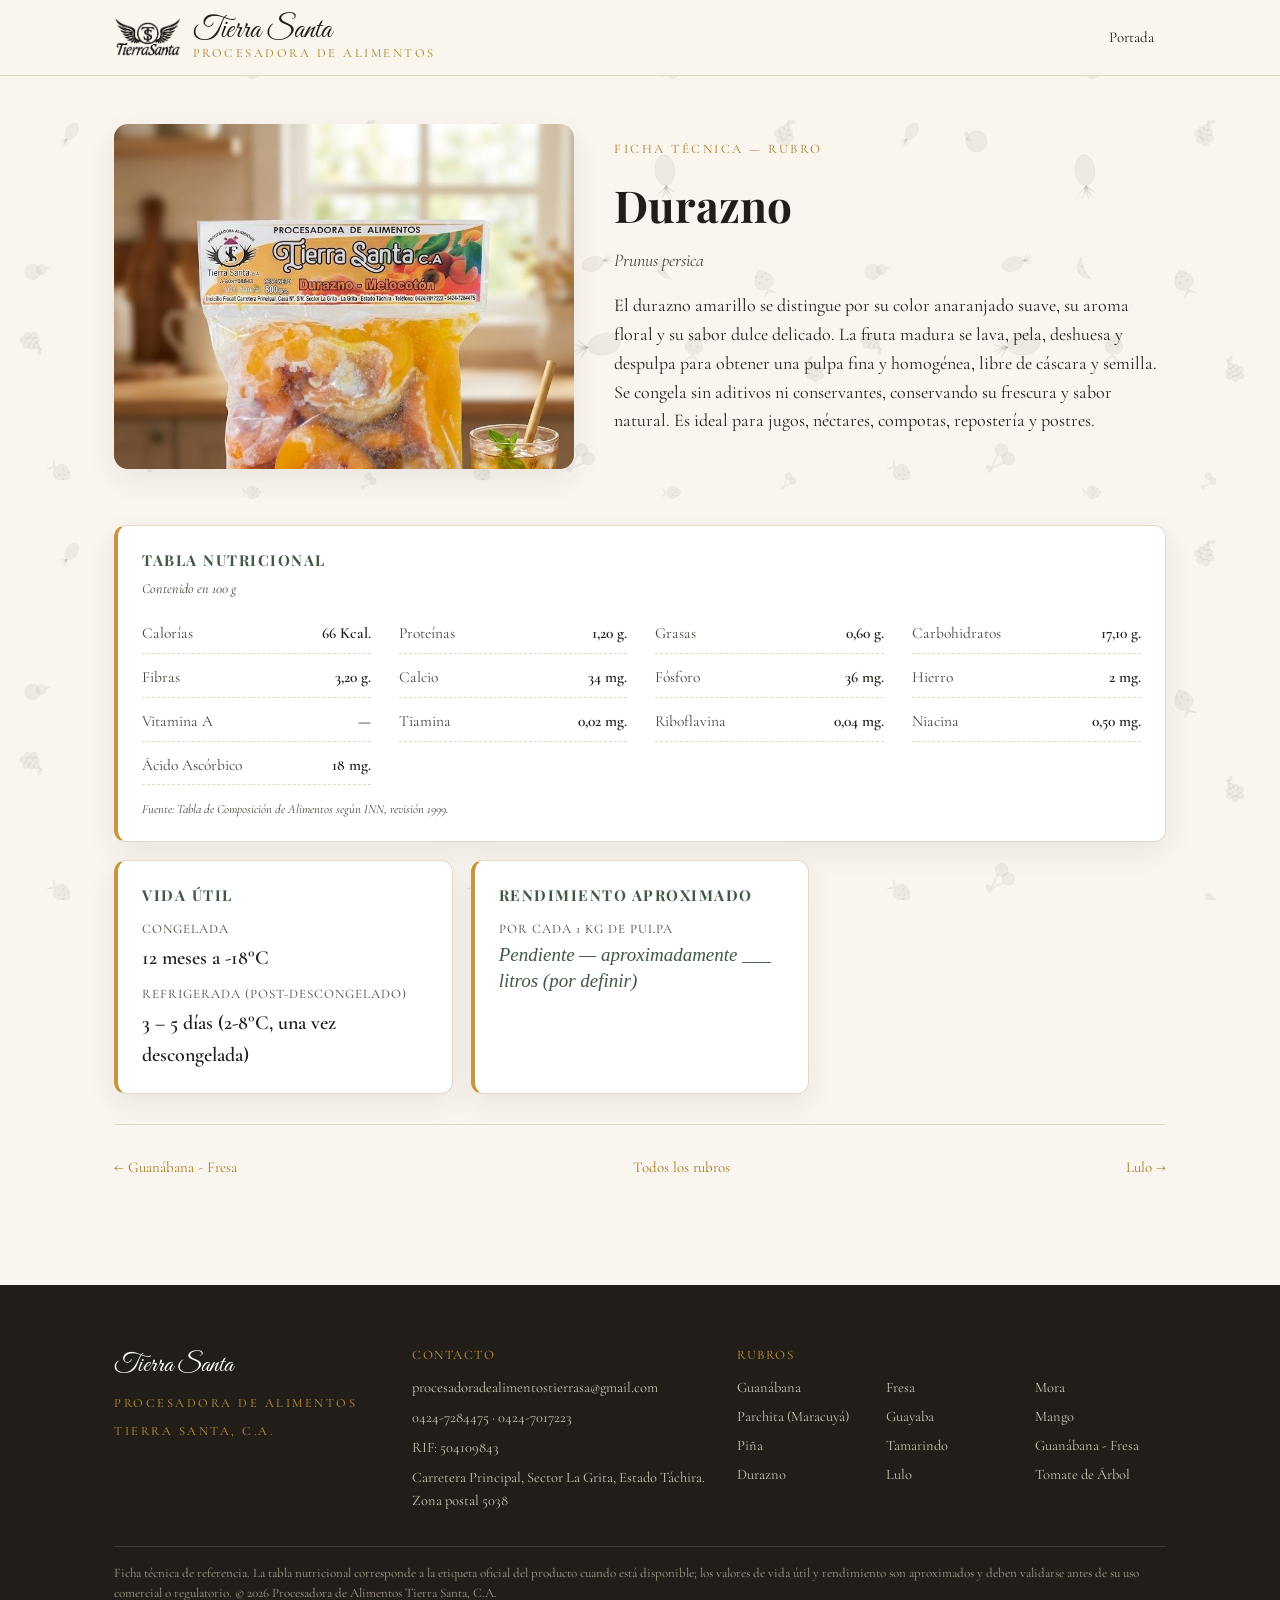
==== commit 47de77ac: "Rendimiento: cambiar base a "por cada 1 kg de pulpa" y marcar pendiente Se retira el cálculo anterio" ====
--- a/rubros/durazno.html
+++ b/rubros/durazno.html
@@ -6,7 +6,7 @@
 <title>Durazno — Ficha Técnica | Tierra Santa</title>
 <meta name="description" content="Ficha técnica de pulpa de Durazno: descripción, tabla nutricional, vida útil y rendimiento aproximado.">
 <link rel="preconnect" href="https://fonts.googleapis.com"><link rel="preconnect" href="https://fonts.gstatic.com" crossorigin><link href="https://fonts.googleapis.com/css2?family=Playfair+Display:wght@600;700&family=Cormorant+Garamond:wght@400;500;600&family=Great+Vibes&display=swap" rel="stylesheet">
-<link rel="stylesheet" href="../assets/css/style.css?v=d75fcb41">
+<link rel="stylesheet" href="../assets/css/style.css?v=e00a2a9b">
 <script>
   // Falls back to a colored monogram card whenever a product/logo photo is missing.
   function fruitImgFallback(img) {
@@ -67,10 +67,12 @@
           <dt>Refrigerada (post-descongelado)</dt><dd>3 – 5 días (2-8°C, una vez descongelada)</dd>
         </dl>
       </div>
+      
       <div class="data-card">
         <h3>Rendimiento Aproximado</h3>
         <dl>
-          <dt>Fruta requerida por kg de pulpa</dt><dd class="yield-number">1,25 – 1,33 kg de fruta fresca por cada 1 kg de pulpa obtenida</dd>
+          <dt>Por cada 1 kg de pulpa</dt>
+          <dd class="yield-number yield-pending">Pendiente — aproximadamente ___ litros (por definir)</dd>
         </dl>
       </div>
     </div>
--- a/assets/css/style.css
+++ b/assets/css/style.css
@@ -397,6 +397,14 @@
   font-style: italic;
 }
 
+.yield-number.yield-pending {
+  font-family: 'Cormorant Garamond', serif;
+  font-style: italic;
+  font-size: 17px;
+  color: var(--color-ink-soft);
+  font-weight: 500;
+}
+
 .pager {
   display: flex;
   justify-content: space-between;
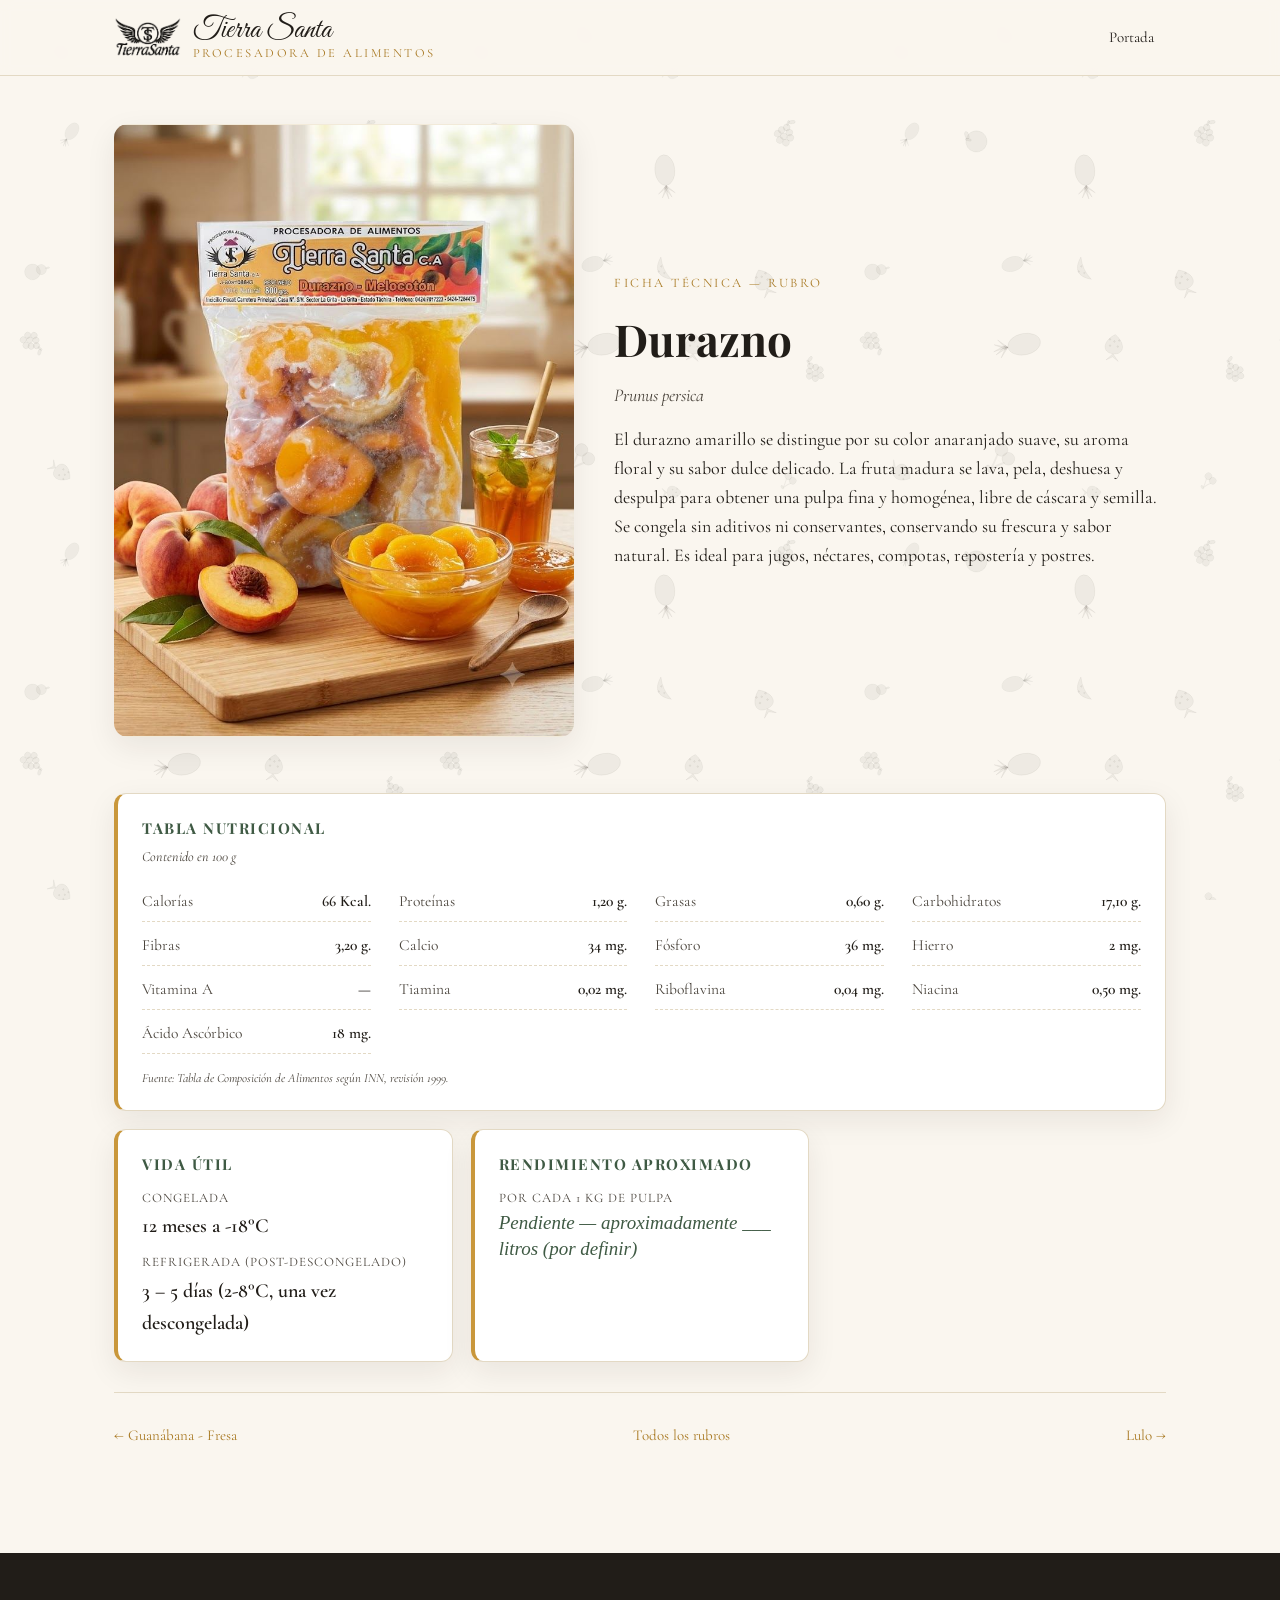
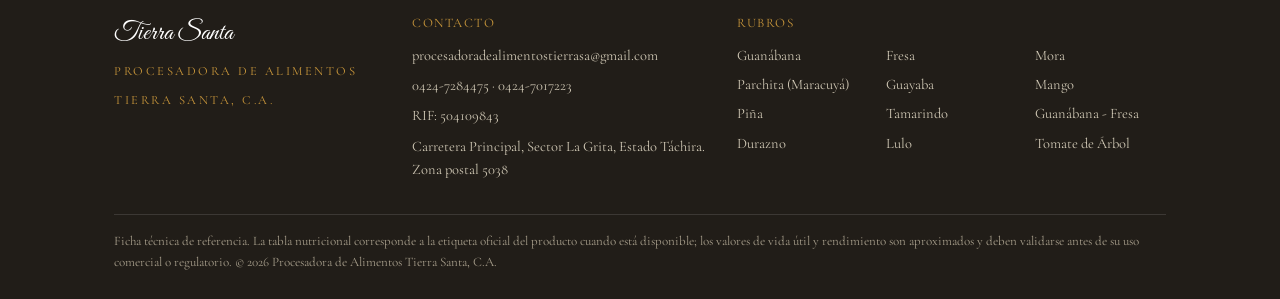
==== commit fa9bd8ed: "Mostrar la foto completa en vez de recortarla El fix anterior (object-position: top) seguía usando o" ====
--- a/rubros/durazno.html
+++ b/rubros/durazno.html
@@ -6,7 +6,7 @@
 <title>Durazno — Ficha Técnica | Tierra Santa</title>
 <meta name="description" content="Ficha técnica de pulpa de Durazno: descripción, tabla nutricional, vida útil y rendimiento aproximado.">
 <link rel="preconnect" href="https://fonts.googleapis.com"><link rel="preconnect" href="https://fonts.gstatic.com" crossorigin><link href="https://fonts.googleapis.com/css2?family=Playfair+Display:wght@600;700&family=Cormorant+Garamond:wght@400;500;600&family=Great+Vibes&display=swap" rel="stylesheet">
-<link rel="stylesheet" href="../assets/css/style.css?v=e00a2a9b">
+<link rel="stylesheet" href="../assets/css/style.css?v=a4b5cdee">
 <script>
   // Falls back to a colored monogram card whenever a product/logo photo is missing.
   function fruitImgFallback(img) {
--- a/assets/css/style.css
+++ b/assets/css/style.css
@@ -225,15 +225,15 @@
 
 .rubro-card-photo {
   width: 100%;
-  aspect-ratio: 4 / 3;
-  object-fit: cover;
-  object-position: top;
+  aspect-ratio: 3 / 4;
+  object-fit: contain;
+  background: var(--color-bg-alt);
   display: block;
 }
 
 .ph-placeholder {
   width: 100%;
-  aspect-ratio: 4 / 3;
+  aspect-ratio: 3 / 4;
   display: flex;
   align-items: center;
   justify-content: center;
@@ -292,9 +292,9 @@
 .rubro-hero-photo img,
 .rubro-hero-photo .ph-placeholder {
   width: 100%;
-  aspect-ratio: 4/3;
-  object-fit: cover;
-  object-position: top;
+  aspect-ratio: 3/4;
+  object-fit: contain;
+  background: var(--color-bg-alt);
   display: block;
   font-size: 40px;
 }
